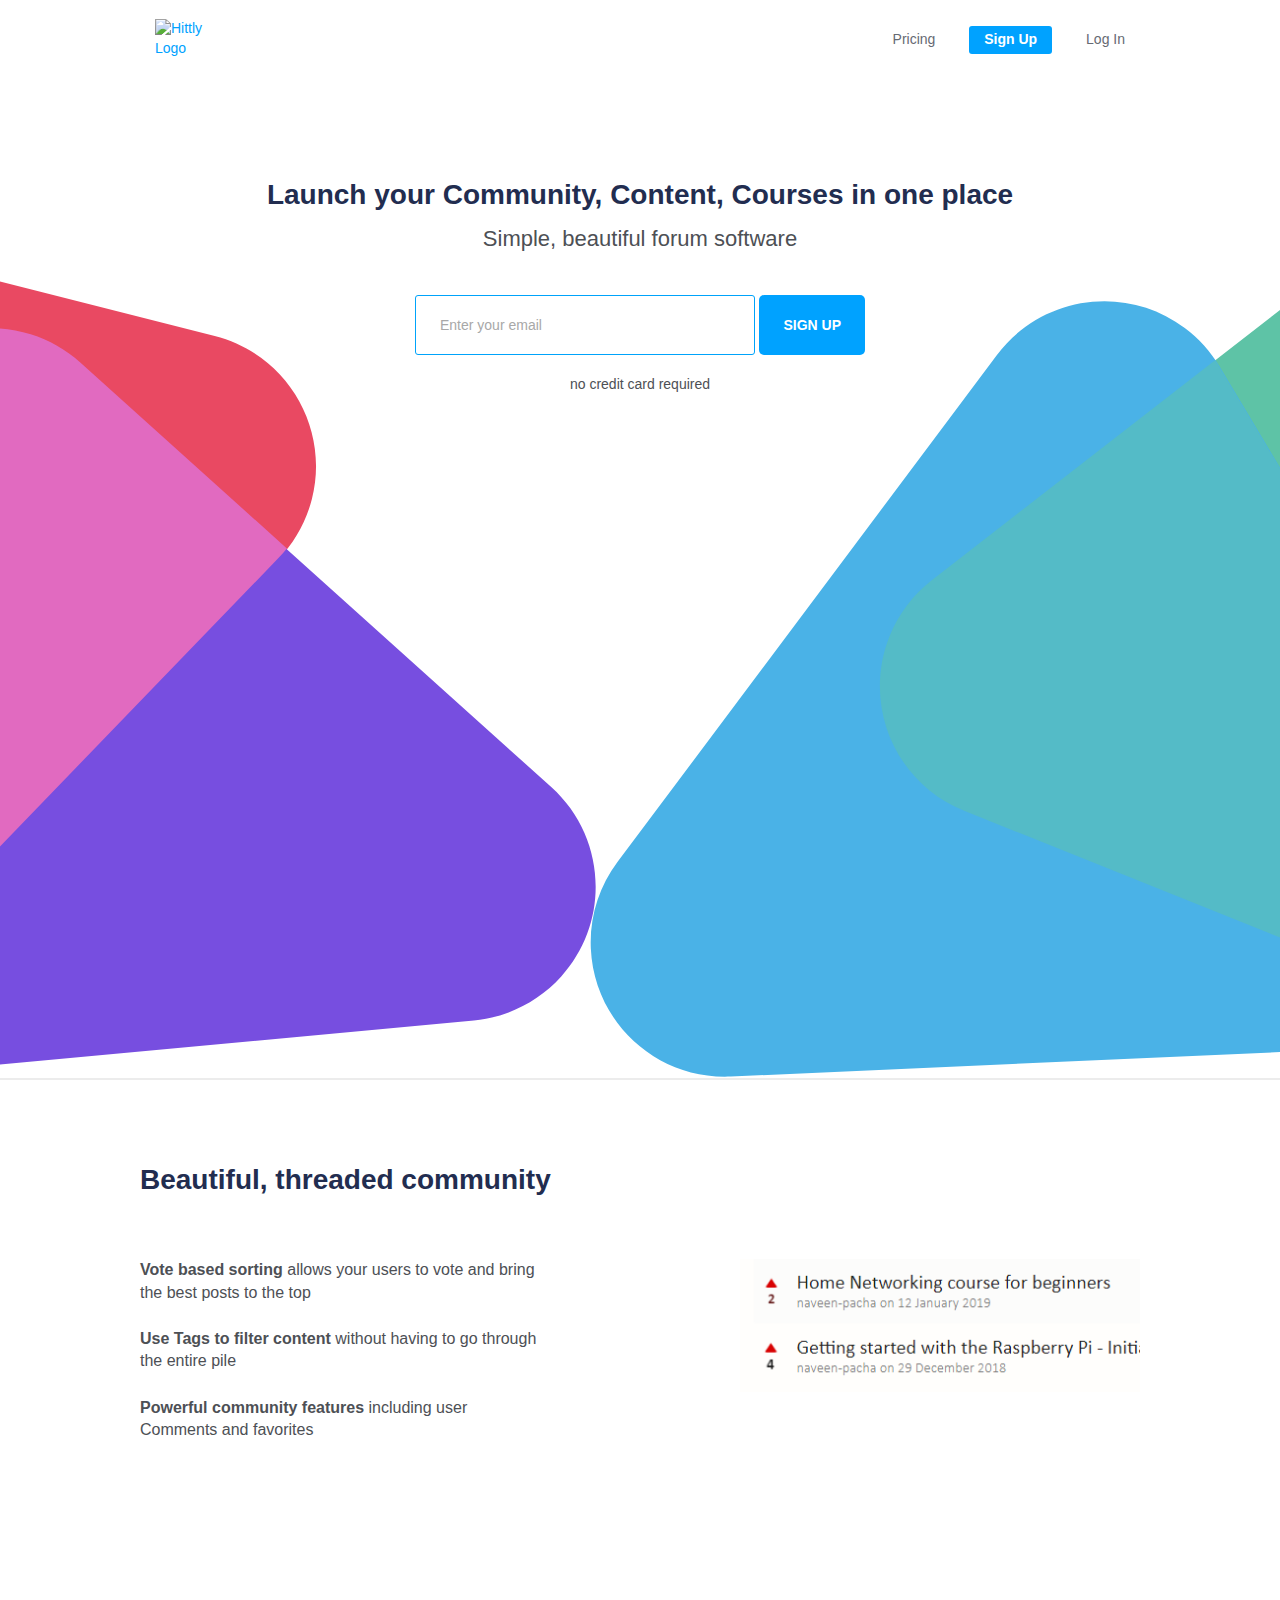
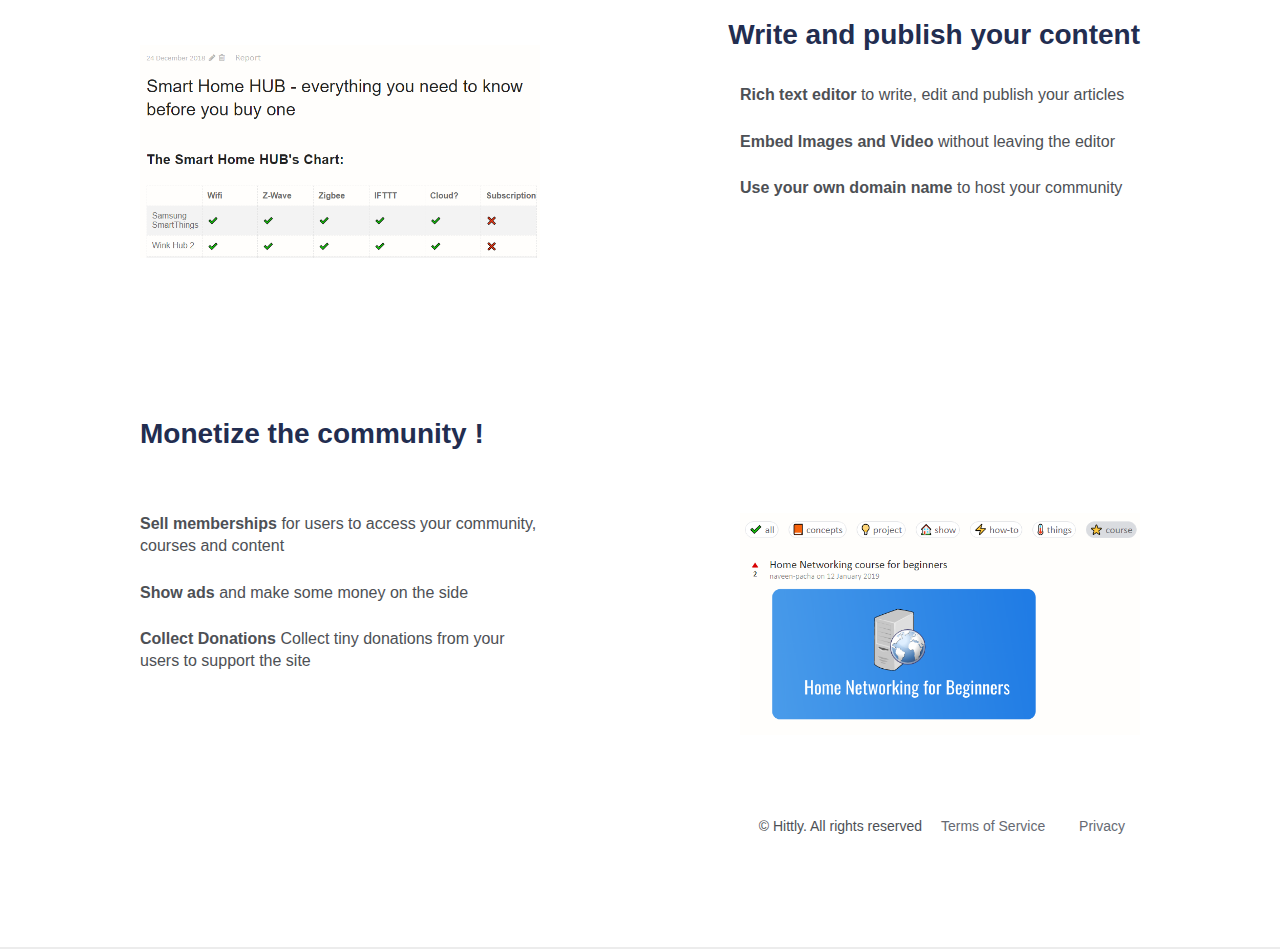
==== index.html @ 47ffdd91 "Add files via upload" ====
<!DOCTYPE html>

<html lang="en"><head><meta http-equiv="Content-Type" content="text/html; charset=UTF-8">
<title>Online community / forum software - Hittly.com</title>
<meta content="width=device-width, initial-scale=1, minimum-scale=1, maximum-scale=1" name="viewport">
<meta content="Forum Software, Online Community Software, Sell your Course platform" name="description">
<link rel="stylesheet" media="screen" href="./Pages/assets/style.css">
<script src="./Pages/assets/landing.js"></script>
<link rel="stylesheet" href="https://use.fontawesome.com/releases/v5.7.2/css/all.css" integrity="sha384-fnmOCqbTlWIlj8LyTjo7mOUStjsKC4pOpQbqyi7RrhN7udi9RwhKkMHpvLbHG9Sr" crossorigin="anonymous">
<style data-emotion-css="nlu4yl">.css-nlu4yl{background:url([data-uri]);background-repeat:no-repeat;background-size:cover;background-position:center;}</style>
</head>
<body class="page-loaded">
<div class="wrapper">
<div class="navbar">
<div class="header">
<div class="toggle">
<div class="icon-bar"></div>
<div class="icon-bar"></div>
<div class="icon-bar"></div>
</div>
<a class="logo"><img width="62" height="41" src="./Pages/assets/Logo.png" alt="Hittly Logo"></a>
</div>
<ul class="links">
<li><a class="" href="./Pages/Pricing.html">Pricing</a></li>
<li class="hidden-phone"><a class="primary" data-section="navbar" href="https://meta.hittly.com/-Register">Sign Up</a></li>
<li class="hidden-phone"><a href="https://meta.hittly.com/-login">Log In</a></li>
<li class="account-options hidden-tablet-up">
<div class="row">
<div class="col1of2"><a class="primary" data-section="navbar" href="https://meta.hittly.com/-Register">Sign Up</a></div>
<div class="col1of2"><a href="https://meta.hittly.com/-login">Log In</a></div>
</div>
</li>
</ul>
</div>

<div class="css-nlu4yl e1gkjjja0">
<div class="section centered ">
<div class="sub-section hero">
<h1 class="mbs">Launch your Community, Content, Courses in one place</h1>
<h2 class="mbl">Simple, beautiful forum software</h2>

<div class="pts pbm">
<form novalidate="novalidate" action="https://meta.hittly.com/-Register" accept-charset="UTF-8" method="get">
<input class="mbm" name="Id" placeholder="Enter your email" type="email">
<input class="mbm button fat" type="submit" value="Sign up">
</form>
<p class="small">no credit card required</p>
</div>

<style>.embed-container { position: relative; padding-bottom: 56.25%; height: 0; overflow: hidden; } .embed-container iframe, .embed-container object, .embed-container embed { position: absolute; top: 0; left: 15%; width: 70%; height: 80%; align: middle }</style><div class='embed-container'><iframe src='https://player.vimeo.com/video/195122896' frameborder='0' webkitAllowFullScreen mozallowfullscreen allowFullScreen></iframe></div>
</div>

</div></div>

<div class="section">
<div class="sub-section">
<h1 class="pbl">Beautiful, threaded community</h1>
<div class="row adaptive pvl">
<div class="col2of5">
<p><i style="color:#5EC3A6; font-size:24px; vertical-align: middle; float:left; margin-right:12px;" class="far fa-thumbs-up"></i><b> Vote based sorting </b> allows your users to vote and bring the best posts to the top</p>
<p><i class="fas fa-tag" style="color:#5EC3A6; font-size:24px; vertical-align: middle; float:left; margin-right:12px;"></i><b> Use Tags to filter content </b> without having to go through the entire pile</p>
<p><i style="color:#5EC3A6; font-size:24px; vertical-align: middle; float:left; margin-right:12px;" class="far fa-comment-dots"></i><b>Powerful community features</b> including user Comments and favorites</p>
</div>
<div class="col2of5" style="float:right">
<img width="900" height="600" alt="Threaded posts" src="./Pages/assets/threaded-posts.PNG">
</div>
</div>
</div>

<br /><br /><br /><br />
<div class="sub-section">
<h1 class="pbl right">Write and publish your content</h1>
<div class="row adaptive pvl">
<div class="col2of5">
<img width="600" height="300" alt="Write beautiful articles" src="./Pages/assets/article.PNG">
</div>
<div class="col2of5" style="float:right">
<p><i style="color:#4AB2E7; font-size:24px; vertical-align: middle; float:left; margin-right:12px;" class="fas fa-quote-right"></i><b>Rich text editor</b> to write, edit and publish your articles</p>
<p><i class="fab fa-youtube" style="color:#4AB2E7; font-size:24px; vertical-align: middle; float:left; margin-right:12px;"></i><b> Embed Images and Video </b> without leaving the editor</p>
<p><i style="color:#4AB2E7; font-size:24px; vertical-align: middle; float:left; margin-right:12px;" class="fas fa-crown"></i><b> Use your own domain name </b> to host your community</p>
</div>
</div>
</div>

<br /><br /><br /><br />
<div class="sub-section">
<h1 class="pbl">Monetize the community !</h1>
<div class="row adaptive pvl">
<div class="col2of5">
<p><i style="color:#E94962; font-size:24px; vertical-align: middle; float:left; margin-right:12px;" class="far fa-bell"></i><b> Sell memberships </b> for users to access your community, courses and content</p>
<p><i style="color:#E94962; font-size:24px; vertical-align: middle; float:left; margin-right:12px;" class="fab fa-buysellads"></i><b>Show ads</b> and make some money on the side</p>
<p><i style="color:#E94962; font-size:24px; vertical-align: middle; float:left; margin-right:12px;" class="far fa-credit-card"></i><b>Collect Donations</b> Collect tiny donations from your users to support the site</p>
</div>
<div class="col2of5" style="float:right">
<img width="600" height="300" alt="Sell Courses" src="./Pages/assets/sell-courses.PNG">
</div>
</div>
</div>


<div class="navbar">
<ul class="links">
<li>© Hittly. All rights reserved</li>
<li><a class="" href="./Pages/Terms.html">Terms of Service</a></li>
<li><a class="" href="./Pages/Privacy.html">Privacy</a></li>
</ul></div>
</div>

</div>
<script>
  $(function() {
    new hittly.Landing.Metrics();
  });
</script>
<script>
  $(function() {
    new hittly.Landing.Navbar('.navbar');
  });
</script>
</body></html>
---- Pages/assets/style.css ----
﻿/*! normalize.css v3.0.3 | MIT License | github.com/necolas/normalize.css */html{font-family:sans-serif;-ms-text-size-adjust:100%;-webkit-text-size-adjust:100%}body{margin:0}article,aside,details,figcaption,figure,footer,header,hgroup,main,menu,nav,section,summary{display:block}audio,canvas,progress,video{display:inline-block;vertical-align:baseline}audio:not([controls]){display:none;height:0}[hidden],template{display:none}a{background-color:transparent}a:active,a:hover{outline:0}abbr[title]{border-bottom:1px dotted}b,strong{font-weight:bold}dfn{font-style:italic}h1{font-size:2em;margin:0.67em 0;color:#222d50}mark{background:#ff0;color:#000}small{font-size:80%}sub,sup{font-size:75%;line-height:0;position:relative;vertical-align:baseline}sup{top:-0.5em}sub{bottom:-0.25em}img{border:0}svg:not(:root){overflow:hidden}figure{margin:1em 40px}hr{box-sizing:content-box;height:0}pre{overflow:auto}code,kbd,pre,samp{font-family:monospace, monospace;font-size:1em}button,input,optgroup,select,textarea{color:inherit;font:inherit;margin:0}button{overflow:visible}button,select{text-transform:none}input[type="reset"],input[type="submit"]{-webkit-appearance:button;cursor:pointer}button[disabled],html input[disabled]{cursor:default}button::-moz-focus-inner,input::-moz-focus-inner{border:0;padding:0}input{line-height:normal}input[type="checkbox"],input[type="radio"]{box-sizing:border-box;padding:0}input[type="number"]::-webkit-inner-spin-button,input[type="number"]::-webkit-outer-spin-button{height:auto}input[type="search"]{-webkit-appearance:textfield;box-sizing:content-box}input[type="search"]::-webkit-search-cancel-button,input[type="search"]::-webkit-search-decoration{-webkit-appearance:none}fieldset{border:1px solid #c0c0c0;margin:0 2px;padding:0.35em 0.625em 0.75em}legend{border:0;padding:0}textarea{overflow:auto}optgroup{font-weight:bold}table{border-collapse:collapse;border-spacing:0}td,th{padding:0}.ptn,.pvn,.pan{padding-top:0}.ptx,.pvx,.pax{padding-top:5px}.prx,.phx,.pax{padding-right:5px}.pbx,.pvx,.pax{padding-bottom:5px}.plx,.phx,.pax{padding-left:5px}.mtx,.mvx,.max{margin-top:5px}.mrx,.mhx,.max{margin-right:5px}.mbx,.mvx,.max{margin-bottom:5px}.mlx,.mhx,.max{margin-left:5px}.pts,.pvs,.pas{padding-top:10px}.ptm,.pvm,.pam{padding-top:20px}.ptl,.pvl,.pal{padding-top:30px}.prn,.phn,.pan{padding-right:0}.prs,.phs,.pas{padding-right:10px}.prm,.phm,.pam{padding-right:20px}.prl,.phl,.pal{padding-right:30px}.pbn,.pvn,.pan{padding-bottom:0}.pbs,.pvs,.pas{padding-bottom:10px}.pbm,.pvm,.pam{padding-bottom:20px}.pbl,.pvl,.pal{padding-bottom:30px}.pln,.phn,.pan{padding-left:0}.pls,.phs,.pas{padding-left:10px}.plm,.phm,.pam{padding-left:20px}.pll,.phl,.pal{padding-left:30px}.mtn,.mvn,.man{margin-top:0px}.mts,.mvs,.mas{margin-top:10px}.mtm,.mvm,.mam{margin-top:20px}.mtl,.mvl,.mal{margin-top:30px}.mrn,.mhn,.man{margin-right:0px}.mrs,.mhs,.mas{margin-right:10px}.mrm,.mhm,.mam{margin-right:20px}.mrl,.mhl,.mal{margin-right:30px}.mbn,.mvn,.man{margin-bottom:0px}.mbs,.mvs,.mas{margin-bottom:10px}.mbm,.mvm,.mam{margin-bottom:20px}.mbl,.mvl,.mal{margin-bottom:30px}.mln,.mhn,.man{margin-left:0px}.mls,.mhs,.mas{margin-left:10px}.mlm,.mhm,.mam{margin-left:20px}.mll,.mhl,.mal{margin-left:30px}.padding-30{padding-left:30%}.vat{vertical-align:top}.table{display:table}.table-row{display:table-row}.table-cell{display:table-cell}.clearfix,.row{*zoom:1}.clearfix:after,.row:after{content:".";display:block;height:0;line-height:0;clear:both;visibility:hidden}.last-col{display:table-cell;float:none;width:auto;_margin-right:-3px;_left:-3px;_position:relative;*display:block;*zoom:1}.last-col:after{content:" . . . . . . . . . . . . . . . . . . . . . . . . . . . . . . . . . . . . . . . . . . . . . . . . . . . . . . . . . . . . . . . . . . . . . . . . . . . . . . . . . . . . . . . . . . . . . . . . . . . . . . . . . . . . . . . . . . . . . . . . . . . . . . . . . . . . . . . . . .";clear:both;display:block;height:0 !important;line-height:0;visibility:hidden}.col1of2,.col1of3,.col2of3,.col1of4,.col2of4,.col3of4,.col1of5,.col2of5,.col3of5,.col4of5,.col1of6,.col2of6,.col3of6,.col4of6,.col5of6{float:left;box-sizing:border-box}.col1of2,.col2of4,.col3of6{width:50%}.col1of3,.col2of6{width:33.33333333333333%}*:first-child+html .col1of3{width:33.3%}.col2of3,.col4of6{width:66.66666666666666%}.col1of4{width:25%}.col3of4{width:75%}.col1of5{width:20%}.col2of5{width:40%}.col3of5{width:60%}.col4of5{width:80%}.col1of6{width:16.66666666666666%}.col5of6{width:83.33333333333333%}.centered{margin-left:auto;margin-right:auto}@media only screen and (max-width: 800px){.row.adaptive>[class^="col"]{width:100%;float:none;padding:0}}.inline-block{display:-moz-inline-stack;display:inline-block;zoom:1;_overflow:hidden;*display:inline}.centered,.text-center{text-align:center}.pull-right,.text-right{text-align:right}.pull-left,.text-left{text-align:left}.text-crop{overflow:hidden;text-overflow:ellipsis}.centered-block{margin-left:auto;margin-right:auto;display:block}.left{float:left}.right{float:right}.no-float{float:none}.hidden{display:none}.relative{position:relative}html,body{font-size:16px;font-family:Proxima Nova, sans-serif;line-height:1.4;color:#4D5055}html,html a{-webkit-font-smoothing:antialiased;text-rendering:optimizeLegibility;color:#00a2ff}a{text-decoration:none}a:hover{text-decoration:underline}h1,h2,h3,h4,h5,h6{font-weight:normal;margin:0;padding:0}h1{font-size:28px;font-weight:bold}h1.huge{font-size:48px;font-weight:normal;margin-bottom:20px}h2{font-size:22px}h3{font-size:18px}h4{font-size:16px}.accented{color:#6aa4d1}.small{font-size:14px}.muted{color:rgba(102,106,115,0.34)}p{margin-top:0;margin-bottom:1.5em}p.underlined{text-decoration:underline;margin-bottom:5px}strong{font-weight:bold}.tip-icon{color:#ccc;font-size:20px;cursor:pointer}.tip-icon:hover{color:#aaa}.error-icon{color:#df5656;font-size:20px}.remove-icon{display:inline-block;padding:13px 7px 12px 7px;font-size:1.5rem;line-height:0;background-color:#f1f1f1;border-radius:50%;text-align:center;color:#fff;cursor:pointer;vertical-align:middle}.remove-icon.large{padding:0;width:40px;height:40px;font-size:1.9rem;line-height:42px}.tip-icon,.error-icon,[class^="icon-"],[class*=" icon-"]{font-family:'icomoon' !important;speak:none;font-style:normal;font-weight:normal;font-variant:normal;text-transform:none;line-height:1;-webkit-font-smoothing:antialiased;-moz-osx-font-smoothing:grayscale}.icon-face-girl:before{content:"\e61a"}.icon-trending-up:before{content:"\e61b"}.icon-call-split:before{content:"\e61c"}.icon-lightning-bolt:before{content:"\e61d"}.icon-cash:before{content:"\e61e"}.icon-people-fill:before{content:"\e61f"}.icon-person-fill:before{content:"\e620"}.icon-manage:before{content:"\e610"}.icon-dash:before{content:"\e612"}.icon-calendar:before{content:"\e613"}.icon-plus:before{content:"\e614"}.icon-full-star:before{content:"\e615"}.icon-hollow-star:before{content:"\e611"}.icon-star:before{content:"\e606"}.icon-star-outline:before{content:"\e604"}.icon-done:before{content:"\e605"}.icon-add:before{content:"\e602"}.icon-outlook:before{content:"\e600"}.icon-google-plus:before{content:"\e493"}.icon-arrow-right:before{content:"\ea3c"}.icon-arrow-left:before{content:"\ea40"}.icon-close:before{content:"\e601"}.icon-angle-left:before{content:"\f104"}.icon-angle-right:before{content:"\f106"}.icon-angle-down:before{content:"\f107"}.icon-angle-up:before{content:"\f105"}.icon-group:before{content:"\e607"}.icon-user:before{content:"\e608"}.icon-settings:before{content:"\e609"}.icon-incognito:before{content:"\e60a"}.icon-move:before{content:"\e60b"}.icon-clone:before{content:"\e603"}.icon-embed:before{content:"\e60c"}.icon-link:before{content:"\e60d"}.icon-edit:before{content:"\e60e"}.icon-trash:before{content:"\e60f"}.icon-alert-guy:before{content:"\e616"}.icon-logo:before{content:"\e617"}.icon-exclamation-circle:before,.error-icon:before{content:"\e618"}.icon-check-circle:before{content:"\e619"}.icon-google:before{content:"\e621"}.icon-star-empty:before{content:"\e622"}.icon-star-one-third:before{content:"\e623"}.icon-star-two-thirds:before{content:"\e624"}.icon-star-full:before{content:"\e625"}.icon-up-down:before{content:"\e626"}.icon-export:before{content:"\e627"}.icon-mail:before{content:"\e628"}.icon-tag:before{content:"\e629"}.icon-arrow-down:before{content:"\e62a"}.icon-download:before{content:"\e62a"}.icon-outlook-desktop:before{content:"\e62b"}.icon-secret:before{content:"\e900"}.icon-delete:before{content:"\e901"}.icon-lock:before{content:"\e902"}.icon-globe:before{content:"\e903"}.icon-clock:before{content:"\e904"}.icon-description:before{content:"\e905"}.icon-location:before{content:"\e906"}.icon-arrow-left-fill:before{content:"\e907"}.icon-arrow-right-fill:before{content:"\e908"}.icon-logo-zapier:before{content:"\e909"}.icon-location-target:before{content:"\e90a"}.icon-check-fat:before{content:"\e90b"}.icon-team:before{content:"\e90c"}.icon-team-new:before{content:"\e90d"}.icon-team-existing:before{content:"\e90e"}.icon-stethoscope:before{content:"\e90f"}.icon-wizard-pooling:before{content:"\e910"}.icon-wizard-availability:before{content:"\e911"}.icon-wizard-notifications:before{content:"\e913"}.icon-wizard-more-availability:before{content:"\e914"}.icon-wizard-custom-link:before{content:"\e915"}.icon-salesforce:before{content:"\e916"}.icon-clock2:before{content:"\e917"}.icon-refresh:before{content:"\e918"}.icon-question-circle-outline:before,.tip-icon:before{content:"\e919"}.icon-gotolink:before{content:"\e91a"}.icon-question-form:before{content:"\e91b"}.radiobutton{margin-bottom:0;margin-left:40px;line-height:24px;font-size:20px;font-weight:400}@media only screen and (max-width: 480px){.radiobutton{display:block;margin-bottom:10px;text-align:left}}.radiobutton input[type='radio'],.radiobutton .radiobutton-body{margin-right:5px}.radiobutton .radiobutton-body{display:none}.radiobutton:hover{cursor:pointer}@media only screen and (min-width: 0){.radiobutton input[type='radio']{position:absolute;display:none}.radiobutton input[type='radio'] ~ .radiobutton-body{position:relative;display:inline-block;width:22px;height:22px;border:1px solid #6aa4d1;border-radius:50%;vertical-align:top}.radiobutton input[type='radio'] ~ .radiobutton-body::before{position:absolute;top:50%;left:50%;display:none;margin-top:-7px;margin-left:-7px;width:14px;height:14px;background-color:#6aa4d1;border-radius:50%;content:""}.radiobutton input[type='radio']:checked ~ .radiobutton-body::before{display:block}}.radiobutton .discount{margin-left:5px;font-size:18px;line-height:22px;color:#eb7676}@media only screen and (max-width: 480px){.helpiq-tip-enabled .main-wrapper,.helpiq-tip-enabled .footer,.helpiq-tip-enabled footer,.helpiq-tip-enabled .navbar,.helpiq-tip-enabled .promo,.helpiq-tip-enabled .pricing{display:none}}.helpiq-tip-enabled .helpiq-tip.tooltip-wrap{position:absolute;z-index:999;min-width:100px;box-sizing:border-box}@media only screen and (max-width: 480px){.helpiq-tip-enabled .helpiq-tip.tooltip-wrap{max-width:inherit !important;position:static !important}}.helpiq-tip-enabled .helpiq-tip.tooltip-wrap .tooltip-loading{position:relative;min-height:100px;background:#232323}@media only screen and (max-width: 480px){.helpiq-tip-enabled .helpiq-tip.tooltip-wrap .tooltip-loading{min-height:200px}}.helpiq-tip-enabled .helpiq-tip.tooltip-wrap .tooltip{max-width:400px;min-height:200px;padding:30px 0 50px;font:inherit;line-height:inherit;background-color:#232323;color:#fff;border:0;border-radius:0;-o-box-shadow:none;box-shadow:none}@media only screen and (max-width: 480px){.helpiq-tip-enabled .helpiq-tip.tooltip-wrap .tooltip{max-width:none}}.helpiq-tip-enabled .helpiq-tip.tooltip-wrap .tooltip .tooltip-close{position:absolute;top:0;right:0;width:48px;height:48px;line-height:48px;font-size:36px;font-size:2.25rem;text-decoration:none;text-align:center;color:#7b7b7b;cursor:pointer}.helpiq-tip-enabled .helpiq-tip.tooltip-wrap .tooltip p,.helpiq-tip-enabled .helpiq-tip.tooltip-wrap .tooltip span{font:inherit !important;line-height:inherit !important;color:inherit !important}.helpiq-tip-enabled .helpiq-tip.tooltip-wrap .tooltip p{margin-top:10px;padding:10px 30px}.helpiq-tip-enabled .helpiq-tip.tooltip-wrap .tooltip p:empty{display:none}.helpiq-tip-enabled .helpiq-tip.tooltip-wrap .tooltip img{max-width:100%;width:auto !important;height:auto !important}.section{padding:65px 20px;border-bottom:2px solid #ececec}.section.last{border-bottom:none}.section .sub-section{max-width:1000px;padding:15px 0;margin:0 auto}.section .sub-section.narrow{max-width:720px}.section .sub-section.hero p,.section .sub-section.hero h4{max-width:470px;margin-left:auto;margin-right:auto}@media only screen and (max-width: 767px){.inner-wrapper{max-width:350px;margin-left:auto;margin-right:auto;display:block}}.navbar{max-width:1000px;min-height:75px;padding:0 0 20px;margin:0 auto;border:none;font-size:14px}.navbar .header .logo{display:inline-block;padding:19px 15px}@media only screen and (min-width: 768px){.navbar .header .logo{float:left}}.navbar .header .logo img{display:inline-block}.navbar .header .toggle{float:right;width:20px;height:20px;margin:25px;cursor:pointer}.navbar .header .toggle .icon-bar{height:2px;margin:4px 0;background-color:#666a73}@media only screen and (min-width: 768px){.navbar .header .toggle{display:none}}@media only screen and (min-width: 768px){.navbar .links{float:right}}@media only screen and (max-width: 767px){.navbar .links{padding:10px;background-color:#666a73;display:none}}.navbar .links.open{display:block}.navbar .links>li{position:relative;display:inline-block}@media only screen and (max-width: 767px){.navbar .links>li{display:block}}@media only screen and (min-width: 768px){.navbar .links>li .dropdown-menu{position:absolute;width:260px;padding:10px 0;margin-top:-22px;left:0;right:auto;-o-box-shadow:0 1px 2px rgba(0,0,0,0.1);box-shadow:0 1px 2px rgba(0,0,0,0.1);background-color:#fff;border:1px solid #a8a8a8}}@media only screen and (max-width: 767px){.navbar .links>li .dropdown-menu{margin-top:0;padding:0 15px}}.navbar .links>li .dropdown-menu a{margin:2px 0}.navbar .links>li a{display:inline-block;color:#666a73;padding:4px 15px;margin:26px 0;background-color:transparent;-webkit-transition:background-color 0.2s;transition:background-color 0.2s}@media only screen and (max-width: 767px){.navbar .links>li a{color:#fff;padding:4px 30px;margin:10px 0}}.navbar .links>li a.active{font-weight:bold}.navbar .links>li a.primary{color:#fff;font-weight:bold;background-color:#00a2ff;border-radius:3px;margin:25px 15px}@media only screen and (max-width: 767px){.navbar .links>li a.primary{border-color:#fff;margin:10px 0}}.navbar .links>li a.primary:hover{text-decoration:none;background-color:rgba(0,162,255,0.8)}.navbar .links>li a:hover{text-decoration:underline}.navbar .links>li.dropdown .dropdown-menu{display:none}.navbar .links>li.dropdown.open .dropdown-menu{display:block}.navbar .links .account-options .row{border-top:1px solid #fff;text-align:center;margin:20px 30px 0;padding:20px 0}.text-block{padding-top:45px;padding-bottom:60px}@media only screen and (max-width: 767px){.text-block{padding:28px 10px}}.text-block h1{margin-top:20px;font-size:26px;font-weight:400;line-height:32px}.text-block h2{margin-top:23px;margin-bottom:8px;font-size:22px;line-height:27px;color:#6aa4d1}.text-block p{max-width:80%;margin-top:20px;margin-bottom:20px}@media only screen and (max-width: 767px){.text-block p{max-width:100%}}.text-block .image-showcase{table-layout:fixed}@media only screen and (max-width: 767px){.text-block .image-showcase{display:block}}.text-block .image-showcase .table-cell{vertical-align:top;width:auto}.text-block .image-showcase .table-cell:first-child{width:400px;padding-right:30px}@media only screen and (max-width: 767px){.text-block .image-showcase .table-cell:first-child{padding-right:0;width:100%}}@media only screen and (max-width: 767px){.text-block .image-showcase .table-cell{display:block;padding-right:0}}.text-block .image-showcase img{max-width:100%}.unordered-list li{position:relative;display:block;margin:0;padding:4px 0 4px 15px;width:auto;line-height:1.1;color:#979797;font-size:20px}.unordered-list li:before{position:absolute;top:0.6em;left:0;width:6px;height:6px;line-height:1.1;background-color:#6aa4d1;border-radius:50%;content:""}.bullets{list-style-type:circle;margin-bottom:10px}.quote{padding:20px;font-size:20px;line-height:24px;font-style:italic;border:1px solid #68c19a;text-align:center;color:#68c19a}.features-list{text-align:center}.features-list li{display:inline-block;margin-right:1%;margin-left:1%;margin-top:20px;padding:12px 0;width:26%;font-size:20px;border:1px solid #6aa4d1;vertical-align:top;color:#000}@media only screen and (max-width: 767px){.features-list li{border:0}}@media only screen and (max-width: 767px){.features-list{margin-top:20px;width:150px;text-align:left;margin-left:auto;margin-right:auto;display:block}.features-list li{position:relative;display:block;margin:0;padding:4px 0 4px 15px;width:auto;line-height:1.1;color:#979797;font-size:20px}.features-list li:before{position:absolute;top:0.6em;left:0;width:6px;height:6px;line-height:1.1;background-color:#6aa4d1;border-radius:50%;content:""}}button,.button{display:inline-block;padding:15px 30px;border-radius:5px;border:0;color:#fff;font-size:14px;font-weight:bold;background-color:#00a2ff;cursor:pointer;text-transform:uppercase;-webkit-transition:background-color 0.2s;transition:background-color 0.2s}button.fat,.button.fat{padding:22px 24px}button:hover,.button:hover{color:#fff;text-decoration:none;background-color:rgba(0,162,255,0.8)}.main-headline{background-color:#16a085;color:#fff;padding-top:5em;padding-bottom:5em}.main-headline h1{font-size:3.5em}.contact-block{background-color:#f6f6f6;border-radius:3px;padding:2.5em;box-sizing:border-box}.contact-block h2{font-size:2.5em}.blocks-list{text-align:justify;vertical-align:top;box-sizing:border-box}.blocks-list::after{content:"";width:100%;display:inline-block}.blocks-list .blocks-list-item{display:inline-block;vertical-align:top;height:100%}.blocks-list.double .blocks-list-item{width:50%}@media only screen and (max-width: 991px){.blocks-list{text-align:default;height:auto !important}.blocks-list .blocks-list-item,.blocks-list.double .blocks-list-item{display:block;width:auto;margin-bottom:1em;height:auto}.blocks-list .blocks-list-item:last-child,.blocks-list.double .blocks-list-item:last-child{margin-bottom:0}}address,.address{font:inherit;line-height:1.428571429em;margin-bottom:0}address .address-line,.address .address-line{display:block}.tiles h2{font-weight:bold}.tiles .col1of4:empty{height:1px}.tiles>.row>[class^="col"]{padding:0 20px 30px}.tiles>.row>[class^="col"] img{margin-bottom:10px}@media only screen and (min-width: 801px){.tiles>.row:last-child>[class^="col"]{padding:0 20px}}@media only screen and (max-width: 800px){.tiles>.row .col1of4:empty{height:0}.tiles>.row>[class^="col"]{padding:0 0 30px}.tiles>.row:last-child>[class^="col"]:last-child{padding:0}}table.features thead th{font-size:14px;font-weight:bold;text-transform:uppercase}table.features tr{border-bottom:2px solid #f6fafc}table.features tr.feature{cursor:pointer}table.features tbody tr:last-child{border:none}table.features td{vertical-align:top}table.features td.narrow{width:20%;text-align:center}table.features td .title{font-size:16px;margin-bottom:10px}table.features td .icon-star-full{color:#dadada;font-size:22px}table.features td .icon-star-full.active{color:#ffd467}table.features td .small{font-size:12px;color:#a8a8a8}table.features td .collapsable{position:relative;padding-left:50px}table.features td .collapsable:before{position:absolute;left:15px;top:-4px;font-size:18px;font-family:"icomoon";content:""}table.features td .collapsable .description{font-weight:lighter;font-size:14px;line-height:1.43em;display:none}table.features td .collapsable.expanded .description{display:block}table.features td .collapsable.expanded:before{content:""}table.features td,table.features th{padding:20px 0}@media only screen and (max-width: 800px){table.features tr.feature{cursor:inherit}table.features th{font-size:12px}table.features td.narrow .small{font-size:12px}table.features td .collapsable{padding-left:0}table.features td .collapsable:before,table.features td .collapsable.expanded:before{content:""}table.features td .collapsable .title{font-size:14px}table.features td .collapsable .description{display:block;font-size:12px;line-height:1.5em}}.dollar-amount{position:relative;padding-left:0.3em}.dollar-amount:before{content:"$";position:absolute;top:-0.3em;left:0;font-size:0.5em}.flash-region{max-width:350px;margin:0 auto}.flash-region .error{color:#e41600}.pre-footer{background-color:#4d5055;color:#fff;padding:45px 20px}.pre-footer .row{max-width:1000px;margin:0 auto}.pre-footer .row h2{font-size:20px;padding:16px 0}@media only screen and (max-width: 767px){.pre-footer{text-align:center}.pre-footer [class^="col"]{text-align:center}}img.circle{border-radius:50%/50%}input[type="text"],input[type="email"],input[type="number"],textarea{width:340px;max-width:100%;box-sizing:border-box;border:1px solid #00a3fa;background:#fff;padding:21px 24px;font-size:14px;outline:none;-webkit-appearance:none;-moz-appearance:none;appearance:none;border-radius:3px;color:#4d5055}input[type="text"]:-moz-placeholder,input[type="email"]:-moz-placeholder,input[type="number"]:-moz-placeholder,textarea:-moz-placeholder{color:#a8a8a8}input[type="text"]::-moz-placeholder,input[type="email"]::-moz-placeholder,input[type="number"]::-moz-placeholder,textarea::-moz-placeholder{color:#a8a8a8}input[type="text"]::-webkit-input-placeholder,input[type="email"]::-webkit-input-placeholder,input[type="number"]::-webkit-input-placeholder,textarea::-webkit-input-placeholder{color:#a8a8a8}input[type="text"]:-ms-input-placeholder,input[type="email"]:-ms-input-placeholder,input[type="number"]:-ms-input-placeholder,textarea:-ms-input-placeholder{color:#a8a8a8}.team-photo{border-radius:50%;overflow:hidden}html,body{height:100%}body{margin:0}.wrapper{min-height:100%;margin:0 auto -369px}.footer,.footer-push{height:369px}ul,ol{margin:0;padding:0;list-style:none}ul.bulleted,ul.numbered,ol.bulleted,ol.numbered{text-align:left;padding-left:30px;font-size:16px}ul.bulleted{list-style:disc}ol.numbered{list-style:decimal}.row{margin:0}img{max-width:100%;height:auto}hr{height:0;border:0;border-top:2px solid #ececec;margin:10px 0 30px}video{width:100%;max-width:512px;border:1px solid rgba(102,106,115,0.1)}footer{background-color:#666a73;color:#FFF;font-size:14px}footer a,footer a:hover{color:#FFF}.wufoo-form .text{padding-right:100px}.wufoo-form .form iframe{min-height:700px}@media only screen and (min-width: 768px){.row.testimonials .col5of6{padding-left:50px}}@media only screen and (max-width: 991px){.hidden-tablet{display:none !important}}@media only screen and (min-width: 768px){.hidden-desktop{display:none !important}}@media only screen and (min-width: 1200px){.hidden-big-desktop{display:none !important}}@media (-webkit-min-device-pixel-ratio: 2), (min-resolution: 192dpi){.hidden-retina{display:none !important}}@media only screen and (max-width: 767px){.hidden-phone{display:none !important}}@media only screen and (max-width: 480px){.hidden-small-phone{display:none !important}}@media only screen and (min-width: 768px){.hidden-tablet-up{display:none !important}}
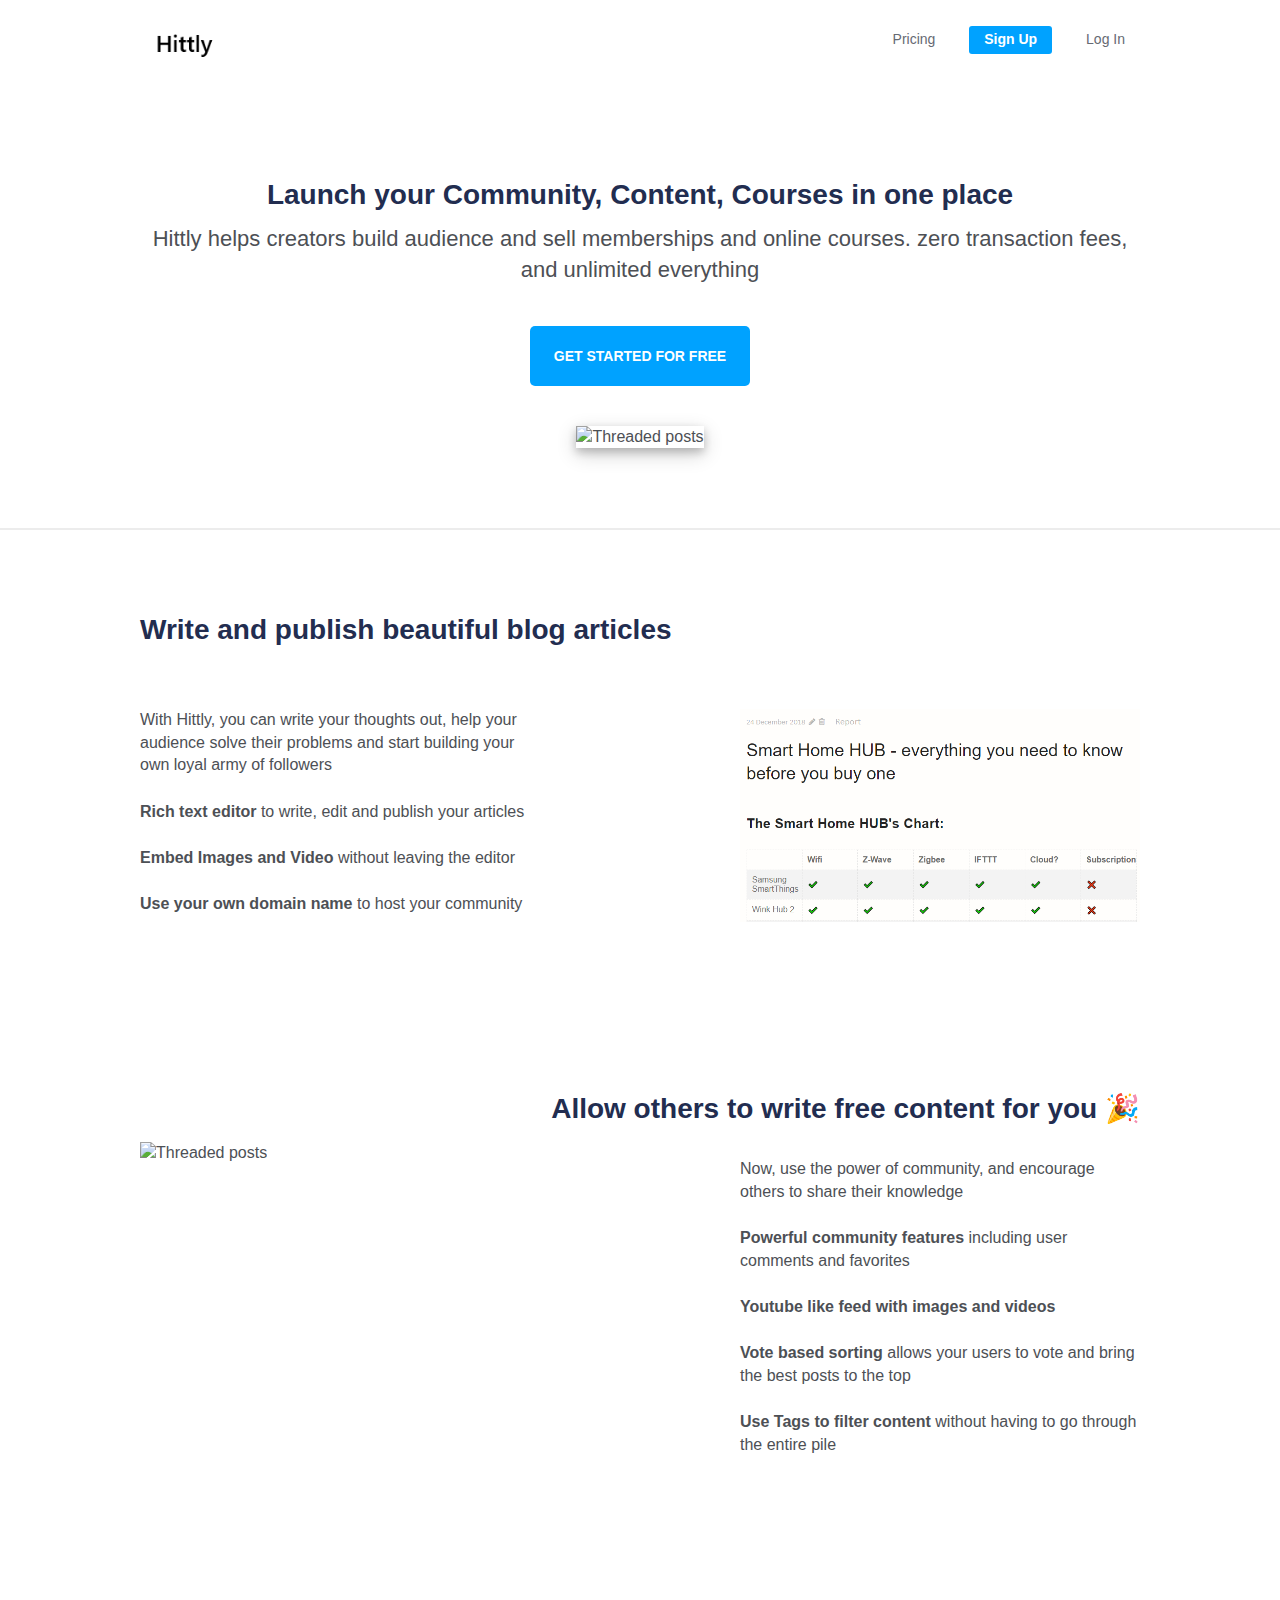
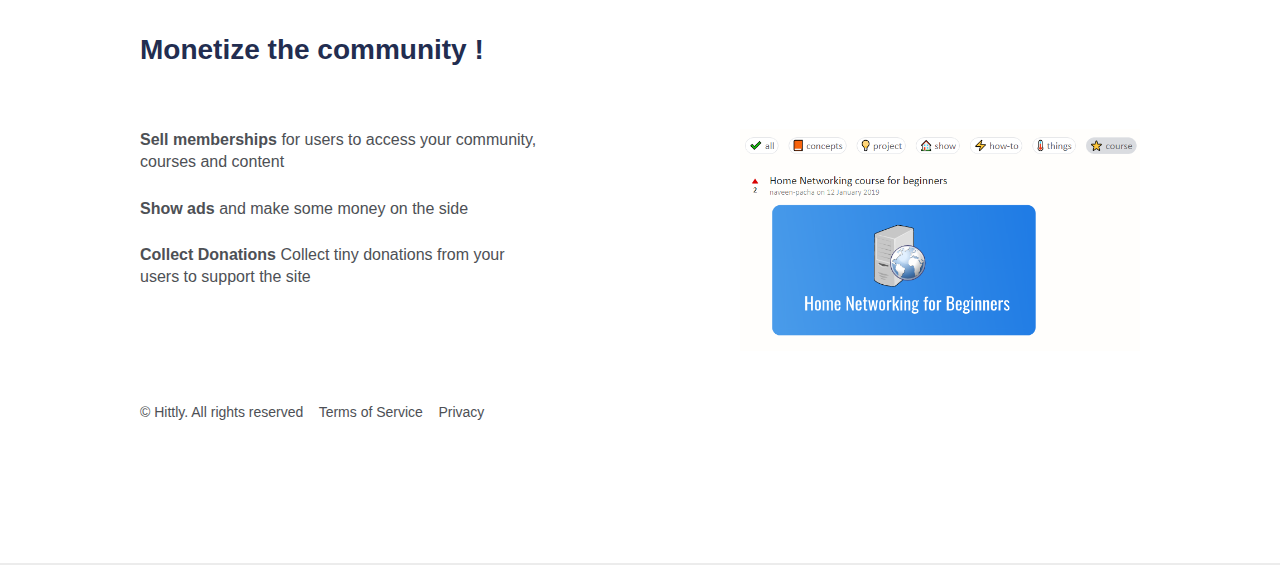
==== commit e79ad946: "Add files via upload" ====
--- a/index.html
+++ b/index.html
@@ -4,10 +4,18 @@
 <title>Online community / forum software - Hittly.com</title>
 <meta content="width=device-width, initial-scale=1, minimum-scale=1, maximum-scale=1" name="viewport">
 <meta content="Forum Software, Online Community Software, Sell your Course platform" name="description">
+<meta name="theme-color" content="#663399"/>
 <link rel="stylesheet" media="screen" href="./Pages/assets/style.css">
 <script src="./Pages/assets/landing.js"></script>
 <link rel="stylesheet" href="https://use.fontawesome.com/releases/v5.7.2/css/all.css" integrity="sha384-fnmOCqbTlWIlj8LyTjo7mOUStjsKC4pOpQbqyi7RrhN7udi9RwhKkMHpvLbHG9Sr" crossorigin="anonymous">
-<style data-emotion-css="nlu4yl">.css-nlu4yl{background:url([data-uri]);background-repeat:no-repeat;background-size:cover;background-position:center;}</style>
+<!-- Global site tag (gtag.js) - Google Analytics -->
+<script async src="https://www.googletagmanager.com/gtag/js?id=UA-134946023-1"></script>
+<script>
+  window.dataLayer = window.dataLayer || [];
+  function gtag(){dataLayer.push(arguments);}
+  gtag('js', new Date());
+  gtag('config', 'UA-134946023-1');
+</script>
 </head>
 <body class="page-loaded">
 <div class="wrapper">
@@ -22,65 +30,69 @@
 </div>
 <ul class="links">
 <li><a class="" href="./Pages/Pricing.html">Pricing</a></li>
-<li class="hidden-phone"><a class="primary" data-section="navbar" href="https://meta.hittly.com/-Register">Sign Up</a></li>
-<li class="hidden-phone"><a href="https://meta.hittly.com/-login">Log In</a></li>
+<li class="hidden-phone"><a class="primary" data-section="navbar" href="https://app.hittly.com/admin/newsite">Sign Up</a></li>
+<li class="hidden-phone"><a href="https://app.hittly.com/admin/login">Log In</a></li>
 <li class="account-options hidden-tablet-up">
 <div class="row">
-<div class="col1of2"><a class="primary" data-section="navbar" href="https://meta.hittly.com/-Register">Sign Up</a></div>
-<div class="col1of2"><a href="https://meta.hittly.com/-login">Log In</a></div>
+<div class="col1of2"><a class="primary" data-section="navbar" href="https://app.hittly.com/admin/newsite">Sign Up</a></div>
+<div class="col1of2"><a href="https://app.hittly.com/admin/login">Log In</a></div>
 </div>
 </li>
 </ul>
 </div>
 
-<div class="css-nlu4yl e1gkjjja0">
+<div class="css-banner">
 <div class="section centered ">
 <div class="sub-section hero">
 <h1 class="mbs">Launch your Community, Content, Courses in one place</h1>
-<h2 class="mbl">Simple, beautiful forum software</h2>
+<h2 class="mbl">Hittly helps creators build audience and sell memberships and online courses. zero transaction fees, and unlimited everything</h2>
 
 <div class="pts pbm">
-<form novalidate="novalidate" action="https://meta.hittly.com/-Register" accept-charset="UTF-8" method="get">
-<input class="mbm" name="Id" placeholder="Enter your email" type="email">
-<input class="mbm button fat" type="submit" value="Sign up">
+<form novalidate="novalidate" action="https://app.hittly.com/admin/newsite" accept-charset="UTF-8" method="get">
+<input class="mbm button fat" type="submit" value="Get started for free">
 </form>
-<p class="small">no credit card required</p>
 </div>
 
-<style>.embed-container { position: relative; padding-bottom: 56.25%; height: 0; overflow: hidden; } .embed-container iframe, .embed-container object, .embed-container embed { position: absolute; top: 0; left: 15%; width: 70%; height: 80%; align: middle }</style><div class='embed-container'><iframe src='https://player.vimeo.com/video/195122896' frameborder='0' webkitAllowFullScreen mozallowfullscreen allowFullScreen></iframe></div>
+<img style="box-shadow: 0 4px 8px 0 rgba(0, 0, 0, 0.2), 0 6px 20px 0 rgba(0, 0, 0, 0.19);" alt="Threaded posts" src="./Pages/assets/banner-min.gif">
+
 </div>
 
 </div></div>
 
 <div class="section">
 <div class="sub-section">
-<h1 class="pbl">Beautiful, threaded community</h1>
+<h1 class="pbl">Write and publish beautiful blog articles</h1>
 <div class="row adaptive pvl">
 <div class="col2of5">
-<p><i style="color:#5EC3A6; font-size:24px; vertical-align: middle; float:left; margin-right:12px;" class="far fa-thumbs-up"></i><b> Vote based sorting </b> allows your users to vote and bring the best posts to the top</p>
-<p><i class="fas fa-tag" style="color:#5EC3A6; font-size:24px; vertical-align: middle; float:left; margin-right:12px;"></i><b> Use Tags to filter content </b> without having to go through the entire pile</p>
-<p><i style="color:#5EC3A6; font-size:24px; vertical-align: middle; float:left; margin-right:12px;" class="far fa-comment-dots"></i><b>Powerful community features</b> including user Comments and favorites</p>
+<p>With Hittly, you can write your thoughts out, help your audience solve their problems and start building your own loyal army of followers</p>
+<p><i style="color:#4AB2E7; font-size:24px; vertical-align: middle; float:left; margin-right:12px;" class="fas fa-quote-right"></i><b>Rich text editor</b> to write, edit and publish your articles</p>
+<p><i class="fab fa-youtube" style="color:#4AB2E7; font-size:24px; vertical-align: middle; float:left; margin-right:12px;"></i><b> Embed Images and Video </b> without leaving the editor</p>
+<p><i style="color:#4AB2E7; font-size:24px; vertical-align: middle; float:left; margin-right:12px;" class="fas fa-crown"></i><b> Use your own domain name </b> to host your community</p>
 </div>
 <div class="col2of5" style="float:right">
-<img width="900" height="600" alt="Threaded posts" src="./Pages/assets/threaded-posts.PNG">
+<img width="600" height="300" alt="Write beautiful articles" src="./Pages/assets/article.PNG">
 </div>
 </div>
 </div>
 
+
 <br /><br /><br /><br />
 <div class="sub-section">
-<h1 class="pbl right">Write and publish your content</h1>
+<h1 class="pbl right">Allow others to write free content for you 🎉</h1><br />
 <div class="row adaptive pvl">
 <div class="col2of5">
-<img width="600" height="300" alt="Write beautiful articles" src="./Pages/assets/article.PNG">
+<img width="900" height="600" alt="Threaded posts" src="./Pages/assets/threaded-posts.JPG">
 </div>
 <div class="col2of5" style="float:right">
-<p><i style="color:#4AB2E7; font-size:24px; vertical-align: middle; float:left; margin-right:12px;" class="fas fa-quote-right"></i><b>Rich text editor</b> to write, edit and publish your articles</p>
-<p><i class="fab fa-youtube" style="color:#4AB2E7; font-size:24px; vertical-align: middle; float:left; margin-right:12px;"></i><b> Embed Images and Video </b> without leaving the editor</p>
-<p><i style="color:#4AB2E7; font-size:24px; vertical-align: middle; float:left; margin-right:12px;" class="fas fa-crown"></i><b> Use your own domain name </b> to host your community</p>
+<p>Now, use the power of community, and encourage others to share their knowledge</p>
+<p><i style="color:#5EC3A6; font-size:24px; vertical-align: middle; float:left; margin-right:12px;" class="far fa-comment-dots"></i><b>Powerful community features</b> including user comments and favorites</p>
+<p><i style="color:#5EC3A6; font-size:24px; vertical-align: middle; float:left; margin-right:12px;" class="fas fa-magic"></i><b> Youtube like feed with images and videos </b></p>
+<p><i style="color:#5EC3A6; font-size:24px; vertical-align: middle; float:left; margin-right:12px;" class="far fa-thumbs-up"></i><b> Vote based sorting </b> allows your users to vote and bring the best posts to the top</p>
+<p><i class="fas fa-tag" style="color:#5EC3A6; font-size:24px; vertical-align: middle; float:left; margin-right:12px;"></i><b> Use Tags to filter content </b> without having to go through the entire pile</p>
 </div>
 </div>
 </div>
+
 
 <br /><br /><br /><br />
 <div class="sub-section">
@@ -99,14 +111,12 @@
 
 
 <div class="navbar">
-<ul class="links">
-<li>© Hittly. All rights reserved</li>
-<li><a class="" href="./Pages/Terms.html">Terms of Service</a></li>
-<li><a class="" href="./Pages/Privacy.html">Privacy</a></li>
-</ul></div>
+© Hittly. All rights reserved &nbsp;&nbsp; <a style="color:#4D5055" href="./Pages/Terms.html">Terms of Service</a> &nbsp;&nbsp; <a style="color:#4D5055" href="./Pages/Privacy.html">Privacy</a>
+</div>
 </div>
 
 </div>
+
 <script>
   $(function() {
     new hittly.Landing.Metrics();
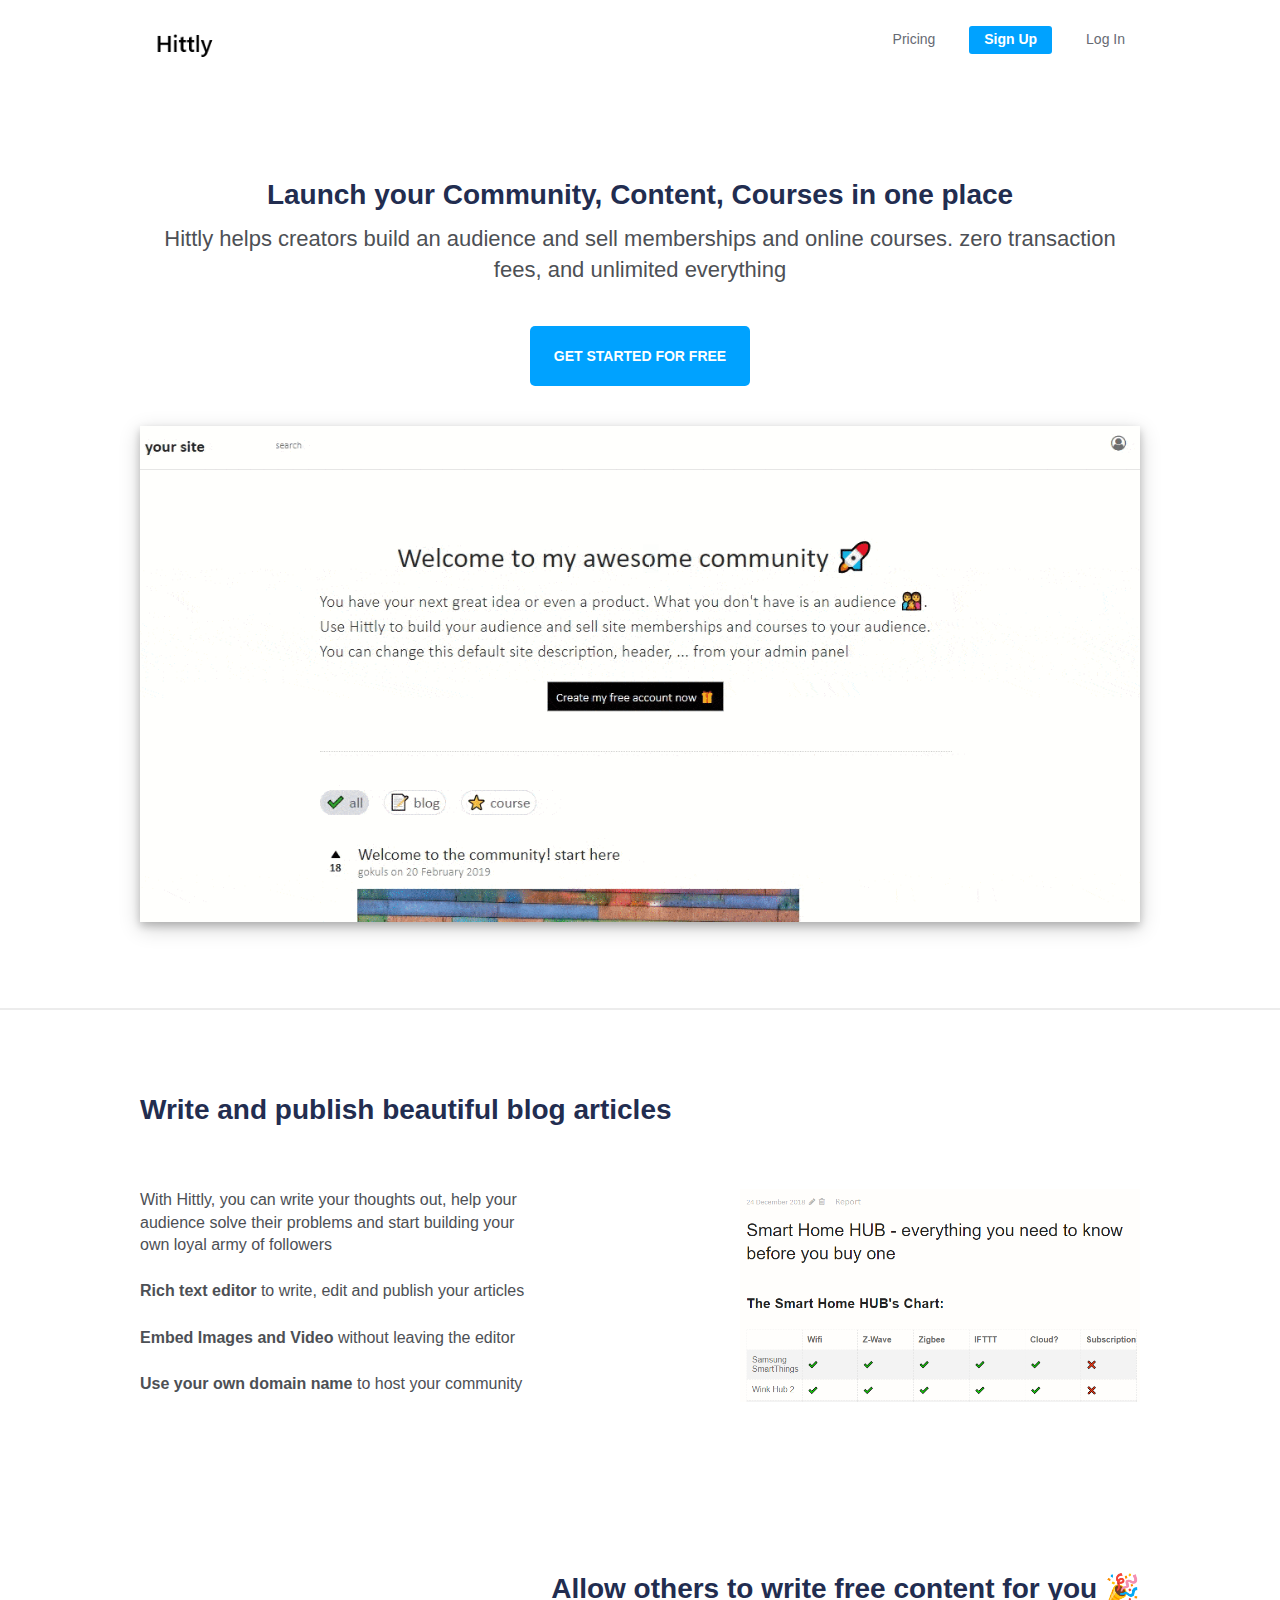
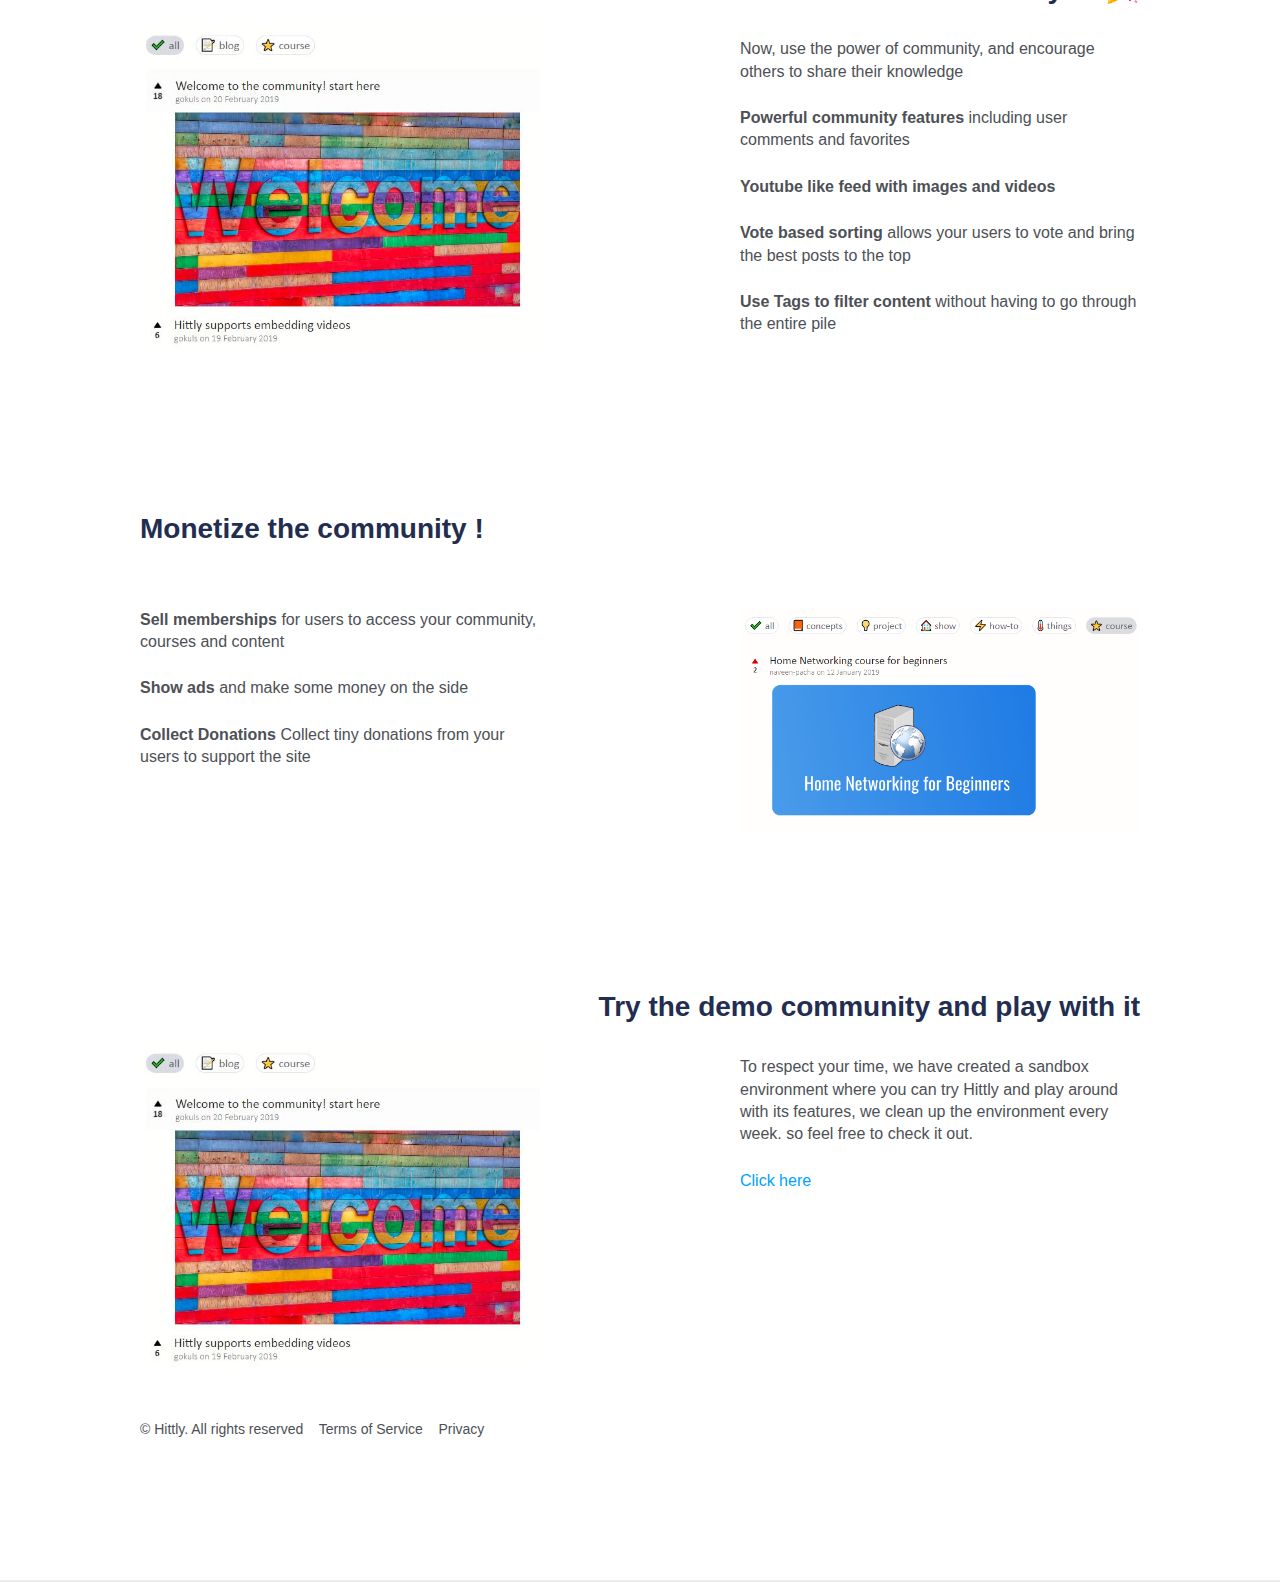
==== commit 71b874dd: "Add files via upload" ====
--- a/index.html
+++ b/index.html
@@ -45,7 +45,7 @@
 <div class="section centered ">
 <div class="sub-section hero">
 <h1 class="mbs">Launch your Community, Content, Courses in one place</h1>
-<h2 class="mbl">Hittly helps creators build audience and sell memberships and online courses. zero transaction fees, and unlimited everything</h2>
+<h2 class="mbl">Hittly helps creators build an audience and sell memberships and online courses. zero transaction fees, and unlimited everything</h2>
 
 <div class="pts pbm">
 <form novalidate="novalidate" action="https://app.hittly.com/admin/newsite" accept-charset="UTF-8" method="get">
@@ -110,6 +110,21 @@
 </div>
 
 
+<br /><br /><br /><br />
+<div class="sub-section">
+<h1 class="pbl right">Try the demo community and play with it</h1><br />
+<div class="row adaptive pvl">
+<div class="col2of5">
+<a href="https://try.hittly.com"><img width="900" height="600" alt="Threaded posts" src="./Pages/assets/threaded-posts.JPG"></a>
+</div>
+<div class="col2of5" style="float:right">
+<p>To respect your time, we have created a sandbox environment where you can try Hittly and play around with its features, we clean up the environment every week. so feel free to check it out.</p>
+<a href="https://try.hittly.com" >Click here</a>
+</div>
+</div>
+</div>
+
+
 <div class="navbar">
 © Hittly. All rights reserved &nbsp;&nbsp; <a style="color:#4D5055" href="./Pages/Terms.html">Terms of Service</a> &nbsp;&nbsp; <a style="color:#4D5055" href="./Pages/Privacy.html">Privacy</a>
 </div>
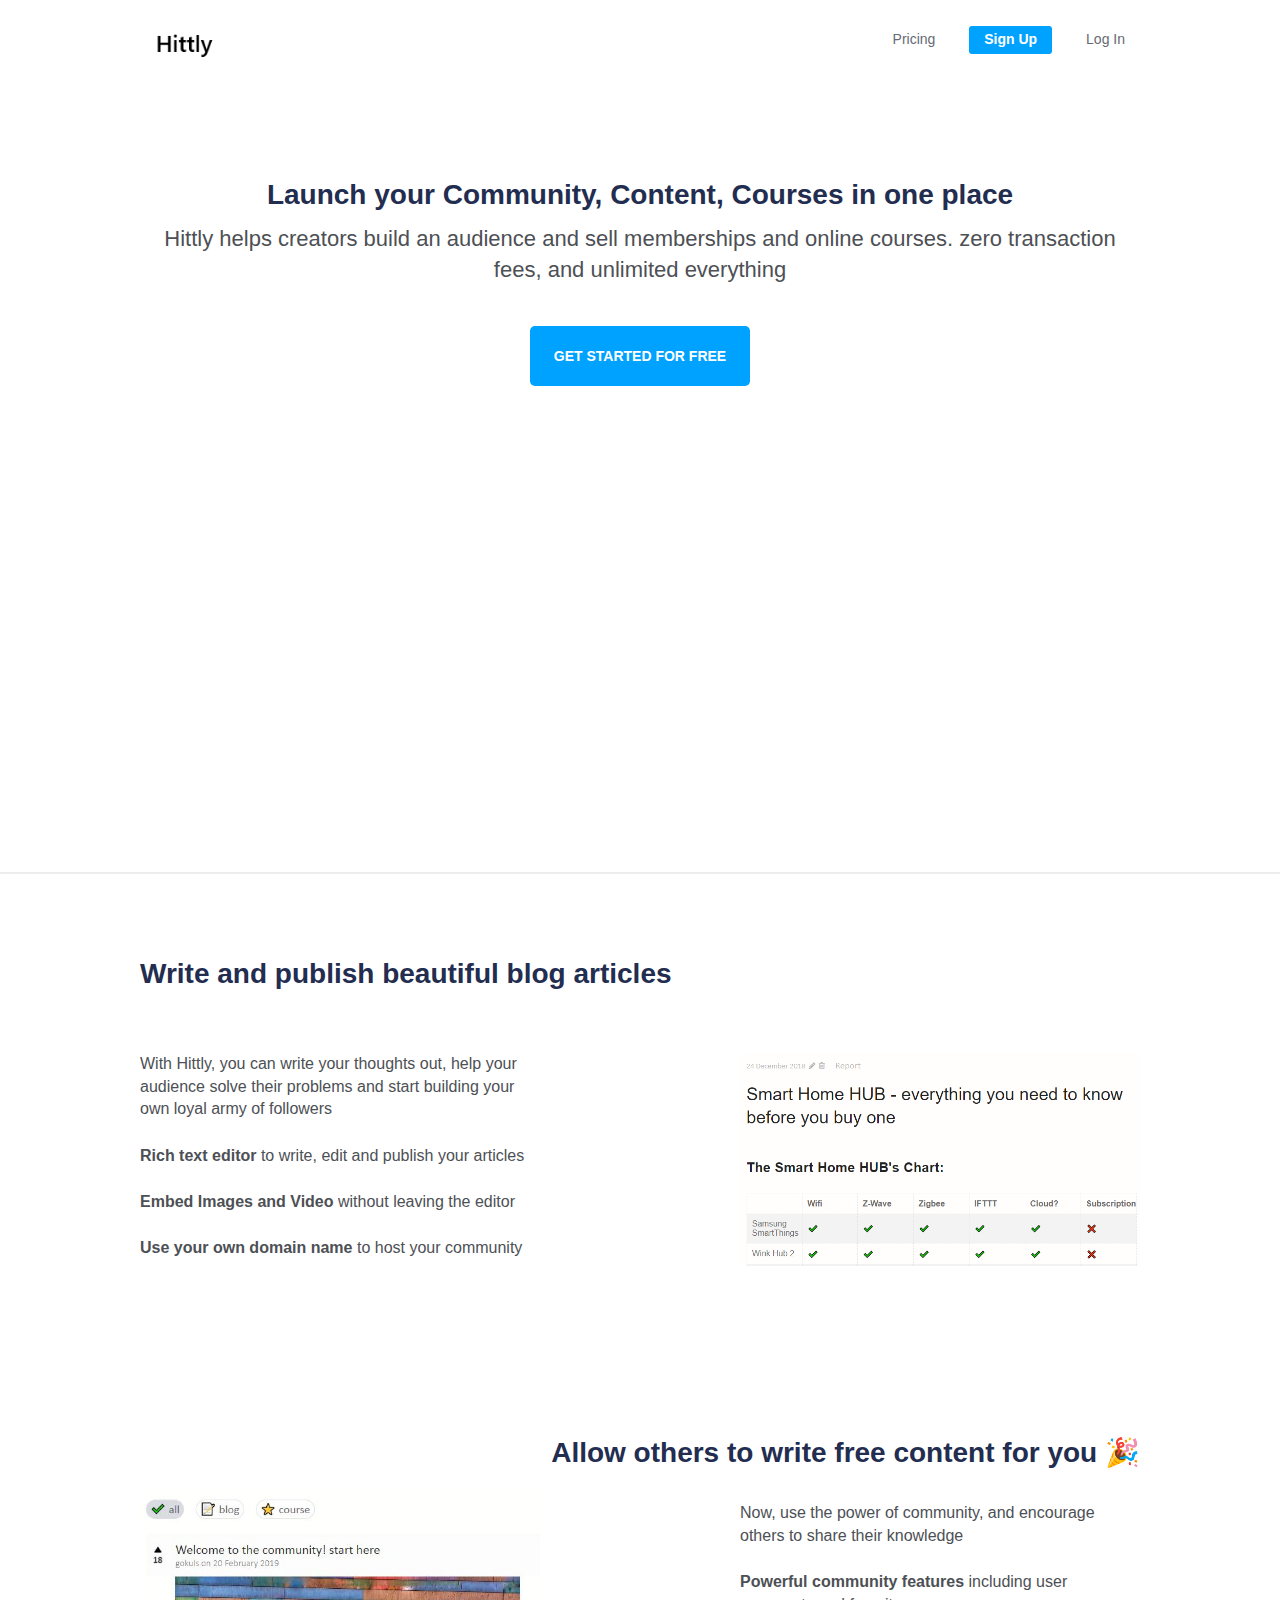
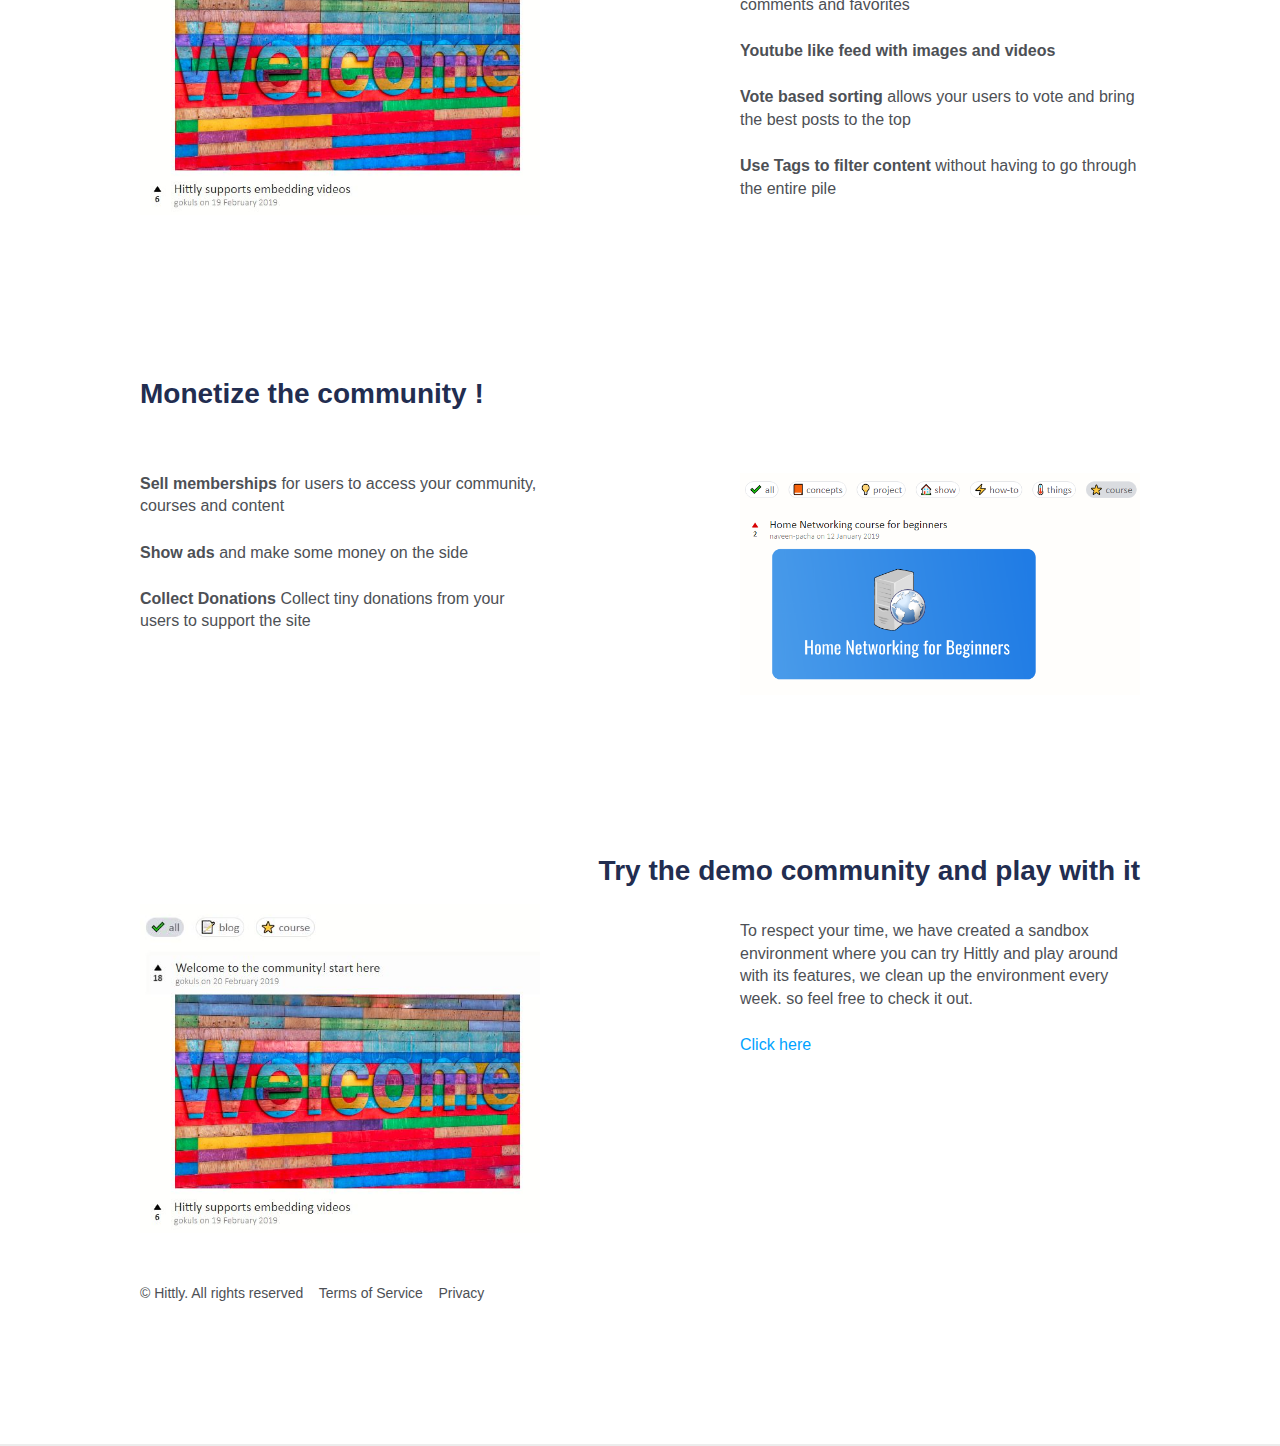
==== commit ba58dba8: "Add files via upload" ====
--- a/index.html
+++ b/index.html
@@ -53,7 +53,7 @@
 </form>
 </div>
 
-<img style="box-shadow: 0 4px 8px 0 rgba(0, 0, 0, 0.2), 0 6px 20px 0 rgba(0, 0, 0, 0.19);" alt="Threaded posts" src="./Pages/assets/banner-min.gif">
+<iframe src="https://player.vimeo.com/video/319379843" width="640" height="360" frameborder="0" webkitallowfullscreen mozallowfullscreen allowfullscreen></iframe>
 
 </div>
 
